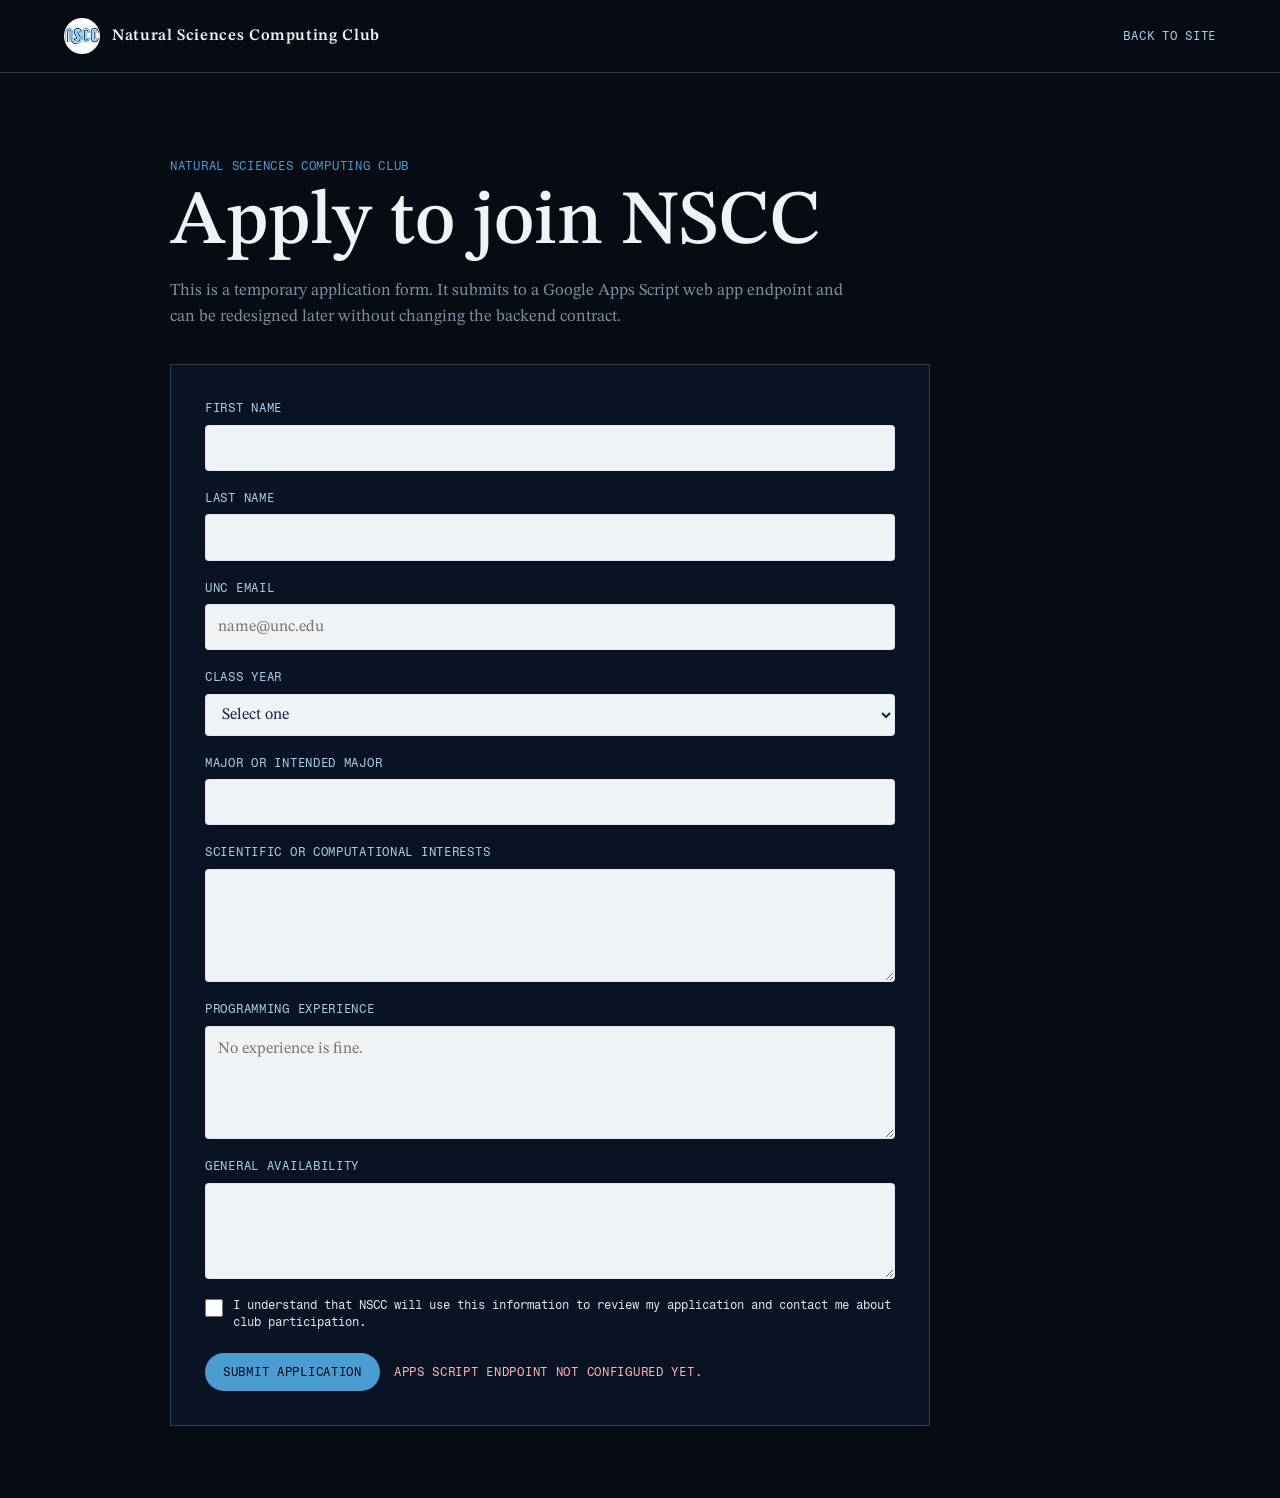
==== apply/index.html @ 51646e9d "Use circular white logo" ====
<!DOCTYPE html>
<html lang="en">
<head>
    <meta charset="UTF-8">
    <meta name="viewport" content="width=device-width, initial-scale=1.0">
    <title>Apply — NSCC</title>
    <meta name="description" content="Apply to join the Natural Sciences Computing Club at UNC.">
    <link rel="icon" type="image/png" href="../assets/nscc-logo-white-circle.png">
    <meta name="theme-color" content="#060B14">

    <link rel="preconnect" href="https://fonts.googleapis.com">
    <link rel="preconnect" href="https://fonts.gstatic.com" crossorigin>
    <link href="https://fonts.googleapis.com/css2?family=STIX+Two+Text:ital,wght@0,400;0,500;0,600;1,400;1,500&family=Fragment+Mono:ital@0;1&display=swap" rel="stylesheet">

    <link rel="stylesheet" href="./apply.css">
</head>
<body>
    <header class="apply-header">
        <a href="../" class="brand">
            <img src="../assets/nscc-logo-white-circle.png" alt="NSCC logo" width="36" height="36">
            <span>Natural Sciences Computing Club</span>
        </a>
        <a href="../#join" class="back-link">Back to site</a>
    </header>

    <main class="apply-shell">
        <section class="apply-intro">
            <p class="eyebrow">Natural Sciences Computing Club</p>
            <h1>Apply to join NSCC</h1>
            <p>This is a temporary application form. It submits to a Google Apps Script web app endpoint and can be redesigned later without changing the backend contract.</p>
        </section>

        <form class="apply-form" id="applyForm" novalidate>
            <input type="text" name="website" id="website" class="honeypot" tabindex="-1" autocomplete="off" aria-hidden="true">

            <div class="field-row">
                <label for="firstName">First name</label>
                <input type="text" id="firstName" name="firstName" autocomplete="given-name" required>
            </div>

            <div class="field-row">
                <label for="lastName">Last name</label>
                <input type="text" id="lastName" name="lastName" autocomplete="family-name" required>
            </div>

            <div class="field-row">
                <label for="email">UNC email</label>
                <input type="email" id="email" name="email" autocomplete="email" placeholder="name@unc.edu" required>
            </div>

            <div class="field-row">
                <label for="year">Class year</label>
                <select id="year" name="year" required>
                    <option value="">Select one</option>
                    <option>First-year</option>
                    <option>Sophomore</option>
                    <option>Junior</option>
                    <option>Senior</option>
                    <option>Graduate student</option>
                    <option>Other</option>
                </select>
            </div>

            <div class="field-row">
                <label for="major">Major or intended major</label>
                <input type="text" id="major" name="major" required>
            </div>

            <div class="field-row">
                <label for="interests">Scientific or computational interests</label>
                <textarea id="interests" name="interests" rows="4" required></textarea>
            </div>

            <div class="field-row">
                <label for="experience">Programming experience</label>
                <textarea id="experience" name="experience" rows="4" placeholder="No experience is fine."></textarea>
            </div>

            <div class="field-row">
                <label for="availability">General availability</label>
                <textarea id="availability" name="availability" rows="3"></textarea>
            </div>

            <label class="check-row">
                <input type="checkbox" name="consent" value="yes" required>
                <span>I understand that NSCC will use this information to review my application and contact me about club participation.</span>
            </label>

            <div class="form-actions">
                <button type="submit" id="submitButton">Submit application</button>
                <p class="form-status" id="formStatus" role="status" aria-live="polite"></p>
            </div>
        </form>
    </main>

    <script src="./apply-config.js"></script>
    <script src="./apply.js"></script>
</body>
</html>
---- apply/apply.css ----
:root {
    --ink: #060B14;
    --navy: #13294B;
    --carolina: #4B9CD3;
    --sky: #A9CDE8;
    --paper: #EFF3F6;
    --paper-2: #E4EAF0;
    --ink-on-paper: #14243D;
    --slate: #7B8FA3;
    --hairline: rgba(169, 205, 232, 0.24);
    --serif: 'STIX Two Text', 'Times New Roman', serif;
    --mono: 'Fragment Mono', 'Courier New', monospace;
}

* { box-sizing: border-box; }

body {
    margin: 0;
    min-height: 100vh;
    background: var(--ink);
    color: var(--paper);
    font-family: var(--serif);
    line-height: 1.55;
}

a { color: var(--sky); }
a:hover { color: var(--carolina); }

.apply-header {
    display: flex;
    align-items: center;
    justify-content: space-between;
    gap: 24px;
    padding: 18px clamp(18px, 5vw, 64px);
    border-bottom: 1px solid var(--hairline);
}

.brand {
    display: inline-flex;
    align-items: center;
    gap: 12px;
    color: var(--paper);
    text-decoration: none;
    font-weight: 600;
    letter-spacing: 0.04em;
}

.brand img { border-radius: 50%; }

.brand span { line-height: 1.15; }

.back-link,
.eyebrow,
label,
button,
.form-status {
    font-family: var(--mono);
    font-size: 0.74rem;
    letter-spacing: 0.06em;
    text-transform: uppercase;
}

.back-link { text-decoration: none; }

.apply-shell {
    width: min(940px, calc(100% - 36px));
    margin: 0 auto;
    padding: clamp(44px, 8vw, 84px) 0 72px;
}

.apply-intro {
    max-width: 680px;
    margin-bottom: 34px;
}

.eyebrow {
    margin: 0 0 10px;
    color: var(--carolina);
}

h1 {
    margin: 0 0 16px;
    font-size: clamp(2.4rem, 6vw, 4.8rem);
    font-weight: 500;
    line-height: 1;
}

.apply-intro p:last-child {
    margin: 0;
    color: var(--slate);
    font-size: 1.05rem;
}

.apply-form {
    display: grid;
    gap: 18px;
    max-width: 760px;
    padding: clamp(22px, 4vw, 34px);
    border: 1px solid var(--hairline);
    background: rgba(19, 41, 75, 0.28);
}

.field-row {
    display: grid;
    gap: 7px;
}

label { color: var(--sky); }

input,
select,
textarea {
    width: 100%;
    border: 1px solid rgba(169, 205, 232, 0.28);
    border-radius: 4px;
    background: var(--paper);
    color: var(--ink-on-paper);
    font: 1rem/1.4 var(--serif);
    padding: 11px 12px;
}

textarea { resize: vertical; min-height: 96px; }

input:focus,
select:focus,
textarea:focus {
    outline: 2px solid var(--carolina);
    outline-offset: 2px;
}

.check-row {
    display: grid;
    grid-template-columns: 18px 1fr;
    gap: 10px;
    align-items: start;
    color: var(--paper-2);
    text-transform: none;
    letter-spacing: 0;
    line-height: 1.45;
}

.check-row input { width: 18px; height: 18px; margin: 2px 0 0; }

.form-actions {
    display: flex;
    flex-wrap: wrap;
    align-items: center;
    gap: 14px;
    padding-top: 4px;
}

button {
    border: 0;
    border-radius: 999px;
    background: var(--carolina);
    color: var(--ink);
    cursor: pointer;
    padding: 12px 18px;
}

button:hover:not(:disabled) { background: var(--sky); }
button:disabled { cursor: not-allowed; opacity: 0.62; }

.form-status {
    min-height: 1.4em;
    margin: 0;
    color: var(--slate);
}

.form-status.error { color: #ffb3b3; }
.form-status.success { color: var(--sky); }

.honeypot {
    position: absolute;
    left: -10000px;
    width: 1px;
    height: 1px;
    opacity: 0;
}

@media (max-width: 640px) {
    .apply-header {
        align-items: flex-start;
        flex-direction: column;
        gap: 12px;
    }

    .apply-shell { width: min(100% - 28px, 940px); }
    .apply-form { padding: 18px; }
    .form-actions { align-items: stretch; flex-direction: column; }
    button { width: 100%; }
}
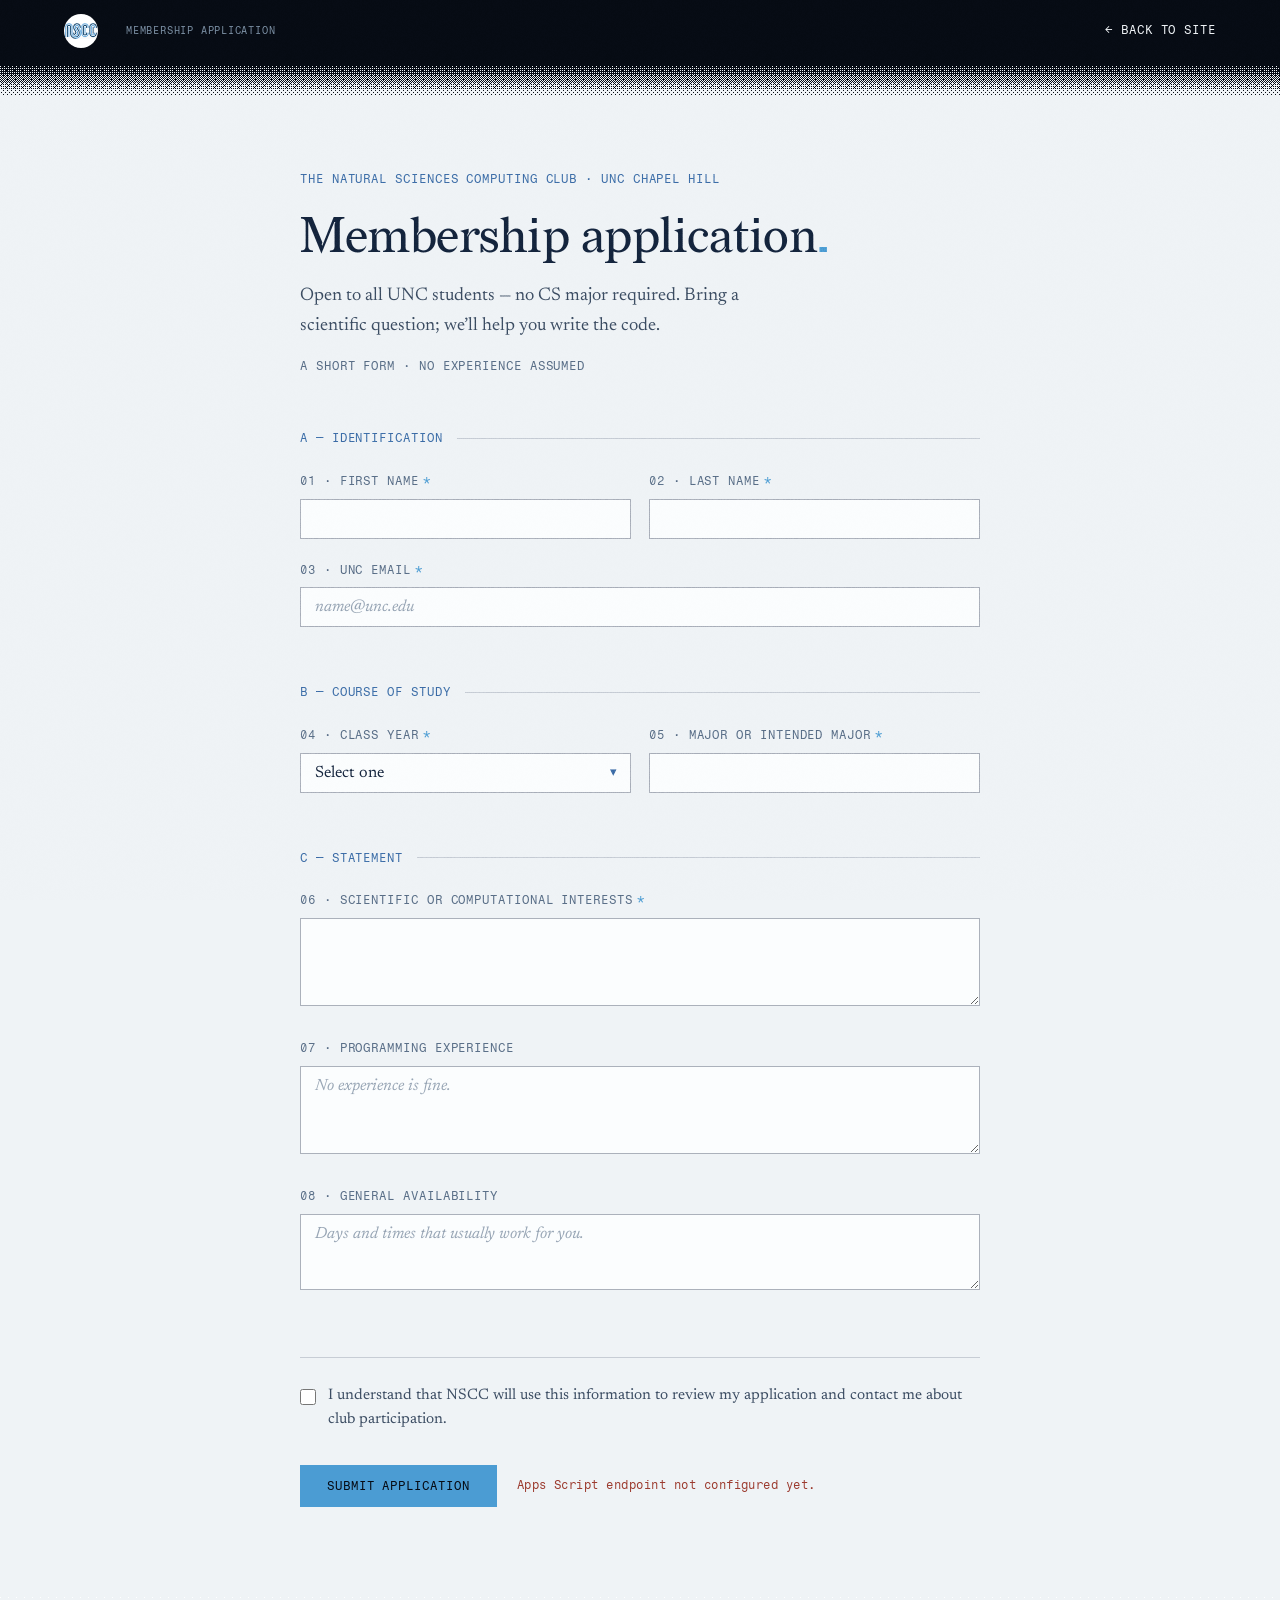
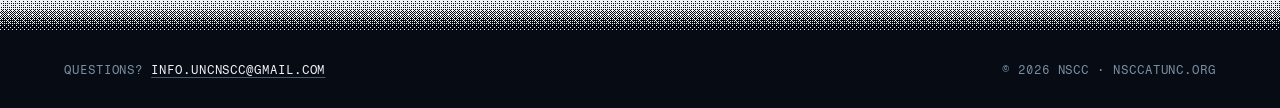
==== commit 4aa8021e: "Redesign type system and section breaks, add membership application Replaces the STIX/pill-button lo" ====
--- a/apply/index.html
+++ b/apply/index.html
@@ -4,94 +4,137 @@
     <meta charset="UTF-8">
     <meta name="viewport" content="width=device-width, initial-scale=1.0">
     <title>Apply — NSCC</title>
-    <meta name="description" content="Apply to join the Natural Sciences Computing Club at UNC.">
+    <meta name="description" content="Apply to join the Natural Sciences Computing Club at UNC. Open to all UNC students — no CS major required.">
     <link rel="icon" type="image/png" href="../assets/nscc-logo-white-circle.png">
     <meta name="theme-color" content="#060B14">
 
     <link rel="preconnect" href="https://fonts.googleapis.com">
     <link rel="preconnect" href="https://fonts.gstatic.com" crossorigin>
-    <link href="https://fonts.googleapis.com/css2?family=STIX+Two+Text:ital,wght@0,400;0,500;0,600;1,400;1,500&family=Fragment+Mono:ital@0;1&display=swap" rel="stylesheet">
+    <link rel="preload" href="../assets/fonts/Redaction-Regular.woff2" as="font" type="font/woff2" crossorigin>
+    <link href="https://fonts.googleapis.com/css2?family=Newsreader:ital,opsz,wght@0,6..72,400..600;1,6..72,400..600&family=Fragment+Mono:ital@0;1&display=swap" rel="stylesheet">
 
     <link rel="stylesheet" href="./apply.css">
 </head>
 <body>
-    <header class="apply-header">
-        <a href="../" class="brand">
-            <img src="../assets/nscc-logo-white-circle.png" alt="NSCC logo" width="36" height="36">
-            <span>Natural Sciences Computing Club</span>
+
+    <div class="grain" aria-hidden="true"></div>
+
+    <!-- ============ INK BAND ============ -->
+    <header class="apply-masthead">
+        <a href="../" class="brand" aria-label="NSCC home">
+            <img src="../assets/nscc-logo-white-circle.png" alt="NSCC logo" class="brand-mark" width="34" height="34">
         </a>
-        <a href="../#join" class="back-link">Back to site</a>
+        <p class="masthead-meta mono" aria-hidden="true">
+            <span>MEMBERSHIP APPLICATION</span>
+        </p>
+        <a href="../#join" class="back-link mono">&larr;&nbsp;Back to site</a>
     </header>
 
-    <main class="apply-shell">
-        <section class="apply-intro">
-            <p class="eyebrow">Natural Sciences Computing Club</p>
-            <h1>Apply to join NSCC</h1>
-            <p>This is a temporary application form. It submits to a Google Apps Script web app endpoint and can be redesigned later without changing the backend contract.</p>
-        </section>
+    <!-- ============ PAPER SHEET ============ -->
+    <main class="sheet">
+        <div class="sheet-inner">
 
-        <form class="apply-form" id="applyForm" novalidate>
-            <input type="text" name="website" id="website" class="honeypot" tabindex="-1" autocomplete="off" aria-hidden="true">
+            <header class="form-intro">
+                <p class="eyebrow mono">The Natural Sciences Computing Club · UNC Chapel Hill</p>
+                <h1 class="form-title">Membership application<span class="rx-50" aria-hidden="true">.</span></h1>
+                <p class="form-lede">
+                    Open to all UNC students — no CS major required. Bring a scientific
+                    question; we&rsquo;ll help you write the code.
+                </p>
+                <p class="form-note mono">a short form · no experience assumed</p>
+            </header>
 
-            <div class="field-row">
-                <label for="firstName">First name</label>
-                <input type="text" id="firstName" name="firstName" autocomplete="given-name" required>
-            </div>
+            <form class="apply-form" id="applyForm" novalidate>
+                <!-- honeypot: real applicants never see or fill this -->
+                <div class="hp-wrap" aria-hidden="true">
+                    <label for="website">Website</label>
+                    <input type="text" name="website" id="website" tabindex="-1" autocomplete="off">
+                </div>
 
-            <div class="field-row">
-                <label for="lastName">Last name</label>
-                <input type="text" id="lastName" name="lastName" autocomplete="family-name" required>
-            </div>
+                <fieldset class="form-block">
+                    <legend class="mono">A — Identification</legend>
 
-            <div class="field-row">
-                <label for="email">UNC email</label>
-                <input type="email" id="email" name="email" autocomplete="email" placeholder="name@unc.edu" required>
-            </div>
+                    <div class="field-pair">
+                        <div class="field">
+                            <label class="mono" for="firstName">01 · First name<span class="req" aria-hidden="true">*</span></label>
+                            <input type="text" id="firstName" name="firstName" autocomplete="given-name" required>
+                        </div>
+                        <div class="field">
+                            <label class="mono" for="lastName">02 · Last name<span class="req" aria-hidden="true">*</span></label>
+                            <input type="text" id="lastName" name="lastName" autocomplete="family-name" required>
+                        </div>
+                    </div>
 
-            <div class="field-row">
-                <label for="year">Class year</label>
-                <select id="year" name="year" required>
-                    <option value="">Select one</option>
-                    <option>First-year</option>
-                    <option>Sophomore</option>
-                    <option>Junior</option>
-                    <option>Senior</option>
-                    <option>Graduate student</option>
-                    <option>Other</option>
-                </select>
-            </div>
+                    <div class="field">
+                        <label class="mono" for="email">03 · UNC email<span class="req" aria-hidden="true">*</span></label>
+                        <input type="email" id="email" name="email" autocomplete="email" placeholder="name@unc.edu" required>
+                    </div>
+                </fieldset>
 
-            <div class="field-row">
-                <label for="major">Major or intended major</label>
-                <input type="text" id="major" name="major" required>
-            </div>
+                <fieldset class="form-block">
+                    <legend class="mono">B — Course of study</legend>
 
-            <div class="field-row">
-                <label for="interests">Scientific or computational interests</label>
-                <textarea id="interests" name="interests" rows="4" required></textarea>
-            </div>
+                    <div class="field-pair">
+                        <div class="field">
+                            <label class="mono" for="year">04 · Class year<span class="req" aria-hidden="true">*</span></label>
+                            <div class="select-wrap">
+                                <select id="year" name="year" required>
+                                    <option value="">Select one</option>
+                                    <option>First-year</option>
+                                    <option>Sophomore</option>
+                                    <option>Junior</option>
+                                    <option>Senior</option>
+                                    <option>Graduate student</option>
+                                    <option>Other</option>
+                                </select>
+                            </div>
+                        </div>
+                        <div class="field">
+                            <label class="mono" for="major">05 · Major or intended major<span class="req" aria-hidden="true">*</span></label>
+                            <input type="text" id="major" name="major" required>
+                        </div>
+                    </div>
+                </fieldset>
 
-            <div class="field-row">
-                <label for="experience">Programming experience</label>
-                <textarea id="experience" name="experience" rows="4" placeholder="No experience is fine."></textarea>
-            </div>
+                <fieldset class="form-block">
+                    <legend class="mono">C — Statement</legend>
 
-            <div class="field-row">
-                <label for="availability">General availability</label>
-                <textarea id="availability" name="availability" rows="3"></textarea>
-            </div>
+                    <div class="field">
+                        <label class="mono" for="interests">06 · Scientific or computational interests<span class="req" aria-hidden="true">*</span></label>
+                        <textarea id="interests" name="interests" rows="4" required></textarea>
+                    </div>
 
-            <label class="check-row">
-                <input type="checkbox" name="consent" value="yes" required>
-                <span>I understand that NSCC will use this information to review my application and contact me about club participation.</span>
-            </label>
+                    <div class="field">
+                        <label class="mono" for="experience">07 · Programming experience</label>
+                        <textarea id="experience" name="experience" rows="4" placeholder="No experience is fine."></textarea>
+                    </div>
 
-            <div class="form-actions">
-                <button type="submit" id="submitButton">Submit application</button>
-                <p class="form-status" id="formStatus" role="status" aria-live="polite"></p>
-            </div>
-        </form>
+                    <div class="field">
+                        <label class="mono" for="availability">08 · General availability</label>
+                        <textarea id="availability" name="availability" rows="3" placeholder="Days and times that usually work for you."></textarea>
+                    </div>
+                </fieldset>
+
+                <label class="check-row">
+                    <input type="checkbox" name="consent" value="yes" required>
+                    <span>I understand that NSCC will use this information to review my
+                    application and contact me about club participation.</span>
+                </label>
+
+                <div class="form-actions">
+                    <button type="submit" id="submitButton" class="btn-submit mono">Submit application</button>
+                    <p class="form-status mono" id="formStatus" role="status" aria-live="polite"></p>
+                </div>
+            </form>
+
+        </div>
     </main>
+
+    <!-- ============ INK FOOTER ============ -->
+    <footer class="apply-footer">
+        <p class="mono">Questions? <a href="mailto:info.uncnscc@gmail.com">info.uncnscc@gmail.com</a></p>
+        <p class="mono">© <span id="footYear">2026</span> NSCC · nsccatunc.org</p>
+    </footer>
 
     <script src="./apply-config.js"></script>
     <script src="./apply.js"></script>
--- a/apply/apply.css
+++ b/apply/apply.css
@@ -1,192 +1,345 @@
+/* ==========================================================================
+   NSCC — membership application
+   A printed intake form: ink band, Bayer-dithered edge, paper sheet.
+   Same type system as the main site: Redaction · Newsreader · Fragment Mono
+   ========================================================================== */
+
+@font-face {
+    font-family: 'Redaction';
+    src: url('../assets/fonts/Redaction-Regular.woff2') format('woff2');
+    font-weight: 400; font-style: normal; font-display: swap;
+}
+@font-face {
+    font-family: 'Redaction';
+    src: url('../assets/fonts/Redaction-Italic.woff2') format('woff2');
+    font-weight: 400; font-style: italic; font-display: swap;
+}
+@font-face {
+    font-family: 'Redaction 50';
+    src: url('../assets/fonts/Redaction_50-Regular.woff2') format('woff2');
+    font-weight: 400; font-style: normal; font-display: swap;
+}
+
 :root {
-    --ink: #060B14;
-    --navy: #13294B;
+    --ink:      #060B14;
+    --ink-2:    #0A1322;
+    --navy:     #13294B;
     --carolina: #4B9CD3;
-    --sky: #A9CDE8;
-    --paper: #EFF3F6;
-    --paper-2: #E4EAF0;
+    --sky:      #A9CDE8;
+    --paper:    #EFF3F6;
+    --paper-2:  #E4EAF0;
     --ink-on-paper: #14243D;
-    --slate: #7B8FA3;
-    --hairline: rgba(169, 205, 232, 0.24);
-    --serif: 'STIX Two Text', 'Times New Roman', serif;
+    --slate:    #7B8FA3;
+    --slate-on-paper: #5a6f88;
+    --rule-on-paper: rgba(20, 36, 61, 0.18);
+    --field-edge: rgba(20, 36, 61, 0.35);
+    --hairline: rgba(169, 205, 232, 0.16);
+    --error: #9C3B2F;
+
+    --display: 'Redaction', 'Times New Roman', serif;
+    --body: 'Newsreader', Georgia, serif;
     --mono: 'Fragment Mono', 'Courier New', monospace;
-}
-
-* { box-sizing: border-box; }
+
+    --gutter: clamp(20px, 5vw, 72px);
+}
+
+* { margin: 0; padding: 0; box-sizing: border-box; }
 
 body {
-    margin: 0;
-    min-height: 100vh;
+    font-family: var(--body);
+    background: var(--paper);
+    color: var(--ink-on-paper);
+    line-height: 1.62;
+    font-size: 18px;
+    -webkit-font-smoothing: antialiased;
+}
+
+::selection { background: var(--carolina); color: var(--ink); }
+
+.mono {
+    font-family: var(--mono);
+    font-size: 0.72rem;
+    letter-spacing: 0.08em;
+    text-transform: uppercase;
+}
+
+:focus-visible {
+    outline: 2px solid var(--carolina);
+    outline-offset: 3px;
+}
+
+.grain {
+    position: fixed;
+    inset: 0;
+    z-index: 4;
+    pointer-events: none;
+    background-image: url('../assets/grain.png');
+    background-size: 160px 160px;
+    opacity: 0.05;
+    mix-blend-mode: overlay;
+}
+
+.rx-50 { font-family: 'Redaction 50', var(--display); color: var(--carolina); }
+
+/* ==================== ink band ==================== */
+
+.apply-masthead {
     background: var(--ink);
     color: var(--paper);
-    font-family: var(--serif);
-    line-height: 1.55;
-}
-
-a { color: var(--sky); }
-a:hover { color: var(--carolina); }
-
-.apply-header {
     display: flex;
     align-items: center;
-    justify-content: space-between;
-    gap: 24px;
-    padding: 18px clamp(18px, 5vw, 64px);
-    border-bottom: 1px solid var(--hairline);
-}
-
-.brand {
-    display: inline-flex;
-    align-items: center;
-    gap: 12px;
+    gap: 28px;
+    /* extra bottom padding hosts the Bayer edge drawn by .sheet::before */
+    padding: 14px var(--gutter) calc(14px + 36px);
+}
+
+.brand { display: flex; align-items: center; }
+.brand-mark { display: block; border-radius: 50%; }
+
+.masthead-meta {
+    display: flex;
+    gap: 10px;
+    color: var(--slate);
+    font-size: 0.62rem;
+    white-space: nowrap;
+}
+
+.meta-divider { color: var(--carolina); }
+
+.back-link {
+    margin-left: auto;
     color: var(--paper);
     text-decoration: none;
-    font-weight: 600;
-    letter-spacing: 0.04em;
-}
-
-.brand img { border-radius: 50%; }
-
-.brand span { line-height: 1.15; }
-
-.back-link,
-.eyebrow,
-label,
-button,
-.form-status {
-    font-family: var(--mono);
-    font-size: 0.74rem;
-    letter-spacing: 0.06em;
-    text-transform: uppercase;
-}
-
-.back-link { text-decoration: none; }
-
-.apply-shell {
-    width: min(940px, calc(100% - 36px));
-    margin: 0 auto;
-    padding: clamp(44px, 8vw, 84px) 0 72px;
-}
-
-.apply-intro {
-    max-width: 680px;
-    margin-bottom: 34px;
-}
-
-.eyebrow {
-    margin: 0 0 10px;
-    color: var(--carolina);
-}
-
-h1 {
-    margin: 0 0 16px;
-    font-size: clamp(2.4rem, 6vw, 4.8rem);
-    font-weight: 500;
-    line-height: 1;
-}
-
-.apply-intro p:last-child {
-    margin: 0;
-    color: var(--slate);
-    font-size: 1.05rem;
-}
-
-.apply-form {
+    padding: 4px 0;
+    border-bottom: 1px solid transparent;
+    transition: color .2s ease, border-color .2s ease;
+}
+
+.back-link:hover { color: var(--carolina); border-bottom-color: var(--carolina); }
+
+/* ==================== paper sheet ==================== */
+
+.sheet {
+    position: relative;
+    padding: clamp(48px, 8vh, 96px) var(--gutter) clamp(72px, 10vh, 128px);
+}
+
+/* Bayer-dithered transitions in and out of the sheet — the same edge
+   tiles the People section uses on the main page */
+.sheet::before,
+.sheet::after {
+    content: '';
+    position: absolute;
+    left: 0; right: 0;
+    height: 36px;
+    background-repeat: repeat-x;
+    background-size: 8px 36px;
+    pointer-events: none;
+}
+
+.sheet::before { top: -36px; background-image: url('../assets/edge-to-paper.png'); }
+.sheet::after { bottom: -36px; background-image: url('../assets/edge-to-ink.png'); }
+
+.sheet-inner { max-width: 680px; margin: 0 auto; }
+
+.form-intro { margin-bottom: clamp(44px, 6vh, 64px); }
+
+.eyebrow { color: #3d6ea8; margin-bottom: 22px; }
+
+.form-title {
+    font-family: var(--display);
+    font-size: clamp(2.1rem, 5vw, 3.1rem);
+    font-weight: 400;
+    line-height: 1.06;
+    letter-spacing: -0.01em;
+    margin-bottom: 18px;
+}
+
+.form-lede {
+    font-size: 1.15rem;
+    max-width: 46ch;
+    color: #3c4d63;
+    margin-bottom: 16px;
+}
+
+.form-note { color: var(--slate-on-paper); }
+
+/* ==================== form ==================== */
+
+.hp-wrap {
+    position: absolute;
+    left: -9999px;
+    top: auto;
+    width: 1px; height: 1px;
+    overflow: hidden;
+}
+
+.form-block {
+    border: 0;
+    border-top: 1px solid var(--rule-on-paper);
+    padding: 24px 0 8px;
+    margin-bottom: 26px;
+}
+
+/* Native legend rendering seats the label in the top rule itself,
+   like a printed section header interrupting the line */
+.form-block legend {
+    color: #3d6ea8;
+    padding-right: 14px;
+}
+
+.field { margin-bottom: 22px; }
+
+.field-pair {
     display: grid;
+    grid-template-columns: 1fr 1fr;
     gap: 18px;
-    max-width: 760px;
-    padding: clamp(22px, 4vw, 34px);
-    border: 1px solid var(--hairline);
-    background: rgba(19, 41, 75, 0.28);
-}
-
-.field-row {
-    display: grid;
-    gap: 7px;
-}
-
-label { color: var(--sky); }
-
-input,
+}
+
+.field label {
+    display: block;
+    color: var(--slate-on-paper);
+    margin-bottom: 8px;
+}
+
+.req { color: var(--carolina); margin-left: 4px; }
+
+input[type="text"],
+input[type="email"],
 select,
 textarea {
     width: 100%;
-    border: 1px solid rgba(169, 205, 232, 0.28);
-    border-radius: 4px;
-    background: var(--paper);
+    font-family: var(--body);
+    font-size: 1.02rem;
     color: var(--ink-on-paper);
-    font: 1rem/1.4 var(--serif);
-    padding: 11px 12px;
-}
-
-textarea { resize: vertical; min-height: 96px; }
+    background: #FBFDFE;
+    border: 1px solid var(--field-edge);
+    border-radius: 0;
+    padding: 11px 14px;
+    transition: border-color .2s ease, box-shadow .2s ease;
+}
+
+textarea { resize: vertical; min-height: 76px; }
+
+input::placeholder,
+textarea::placeholder { color: rgba(90, 111, 136, 0.62); font-style: italic; }
 
 input:focus,
 select:focus,
 textarea:focus {
-    outline: 2px solid var(--carolina);
-    outline-offset: 2px;
+    outline: none;
+    border-color: var(--carolina);
+    box-shadow: 0 0 0 3px rgba(75, 156, 211, 0.2);
+}
+
+.select-wrap { position: relative; }
+
+.select-wrap::after {
+    content: '▾';
+    position: absolute;
+    right: 14px;
+    top: 50%;
+    transform: translateY(-50%);
+    color: #3d6ea8;
+    pointer-events: none;
+    font-size: 0.8rem;
+}
+
+select {
+    appearance: none;
+    -webkit-appearance: none;
+    padding-right: 36px;
+    cursor: pointer;
 }
 
 .check-row {
-    display: grid;
-    grid-template-columns: 18px 1fr;
-    gap: 10px;
-    align-items: start;
-    color: var(--paper-2);
-    text-transform: none;
-    letter-spacing: 0;
-    line-height: 1.45;
-}
-
-.check-row input { width: 18px; height: 18px; margin: 2px 0 0; }
+    display: flex;
+    gap: 12px;
+    align-items: flex-start;
+    border-top: 1px solid var(--rule-on-paper);
+    padding-top: 26px;
+    margin-bottom: 32px;
+    font-size: 0.95rem;
+    color: #3c4d63;
+    cursor: pointer;
+}
+
+.check-row input {
+    width: 16px; height: 16px;
+    margin-top: 5px;
+    flex: none;
+    accent-color: var(--carolina);
+    cursor: pointer;
+}
+
+/* ==================== submit ==================== */
 
 .form-actions {
     display: flex;
+    align-items: center;
+    gap: 20px;
     flex-wrap: wrap;
-    align-items: center;
-    gap: 14px;
-    padding-top: 4px;
-}
-
-button {
-    border: 0;
-    border-radius: 999px;
+}
+
+/* Same button language as the main site: a sharp plate that
+   dithers into Bayer tiles when touched. */
+.btn-submit {
     background: var(--carolina);
     color: var(--ink);
+    border: 1px solid var(--carolina);
+    padding: 13px 26px;
     cursor: pointer;
-    padding: 12px 18px;
-}
-
-button:hover:not(:disabled) { background: var(--sky); }
-button:disabled { cursor: not-allowed; opacity: 0.62; }
-
+    transition: background-color .25s ease;
+}
+
+.btn-submit:hover { background: url('../assets/bayer-78.png') var(--sky); }
+
+.btn-submit:disabled {
+    background: var(--paper-2);
+    border-color: var(--field-edge);
+    color: var(--slate-on-paper);
+    cursor: wait;
+}
+
+/* apply.js rewrites this element's class list on each status change,
+   so the mono voice must live on the selector, not a .mono class */
 .form-status {
-    min-height: 1.4em;
-    margin: 0;
+    font-family: var(--mono);
+    font-size: 0.75rem;
+    letter-spacing: 0.04em;
+    color: var(--slate-on-paper);
+    min-height: 1.2em;
+}
+.form-status.success { color: #3d6ea8; }
+.form-status.error { color: var(--error); }
+
+/* ==================== ink footer ==================== */
+
+.apply-footer {
+    background: var(--ink);
     color: var(--slate);
-}
-
-.form-status.error { color: #ffb3b3; }
-.form-status.success { color: var(--sky); }
-
-.honeypot {
-    position: absolute;
-    left: -10000px;
-    width: 1px;
-    height: 1px;
-    opacity: 0;
-}
-
-@media (max-width: 640px) {
-    .apply-header {
-        align-items: flex-start;
-        flex-direction: column;
-        gap: 12px;
+    display: flex;
+    justify-content: space-between;
+    gap: 16px;
+    flex-wrap: wrap;
+    /* extra top padding hosts the Bayer edge drawn by .sheet::after */
+    padding: calc(28px + 36px) var(--gutter) 28px;
+}
+
+.apply-footer a { color: var(--paper); text-decoration-color: rgba(169,205,232,.4); text-underline-offset: 3px; }
+.apply-footer a:hover { color: var(--carolina); }
+
+/* ==================== responsive ==================== */
+
+@media (max-width: 760px) {
+    .masthead-meta { display: none; }
+    .field-pair { grid-template-columns: 1fr; gap: 0; }
+    .apply-footer { flex-direction: column; }
+}
+
+@media (prefers-reduced-motion: reduce) {
+    *, *::before, *::after {
+        animation-duration: 0.01ms !important;
+        transition-duration: 0.01ms !important;
     }
-
-    .apply-shell { width: min(100% - 28px, 940px); }
-    .apply-form { padding: 18px; }
-    .form-actions { align-items: stretch; flex-direction: column; }
-    button { width: 100%; }
-}
+}
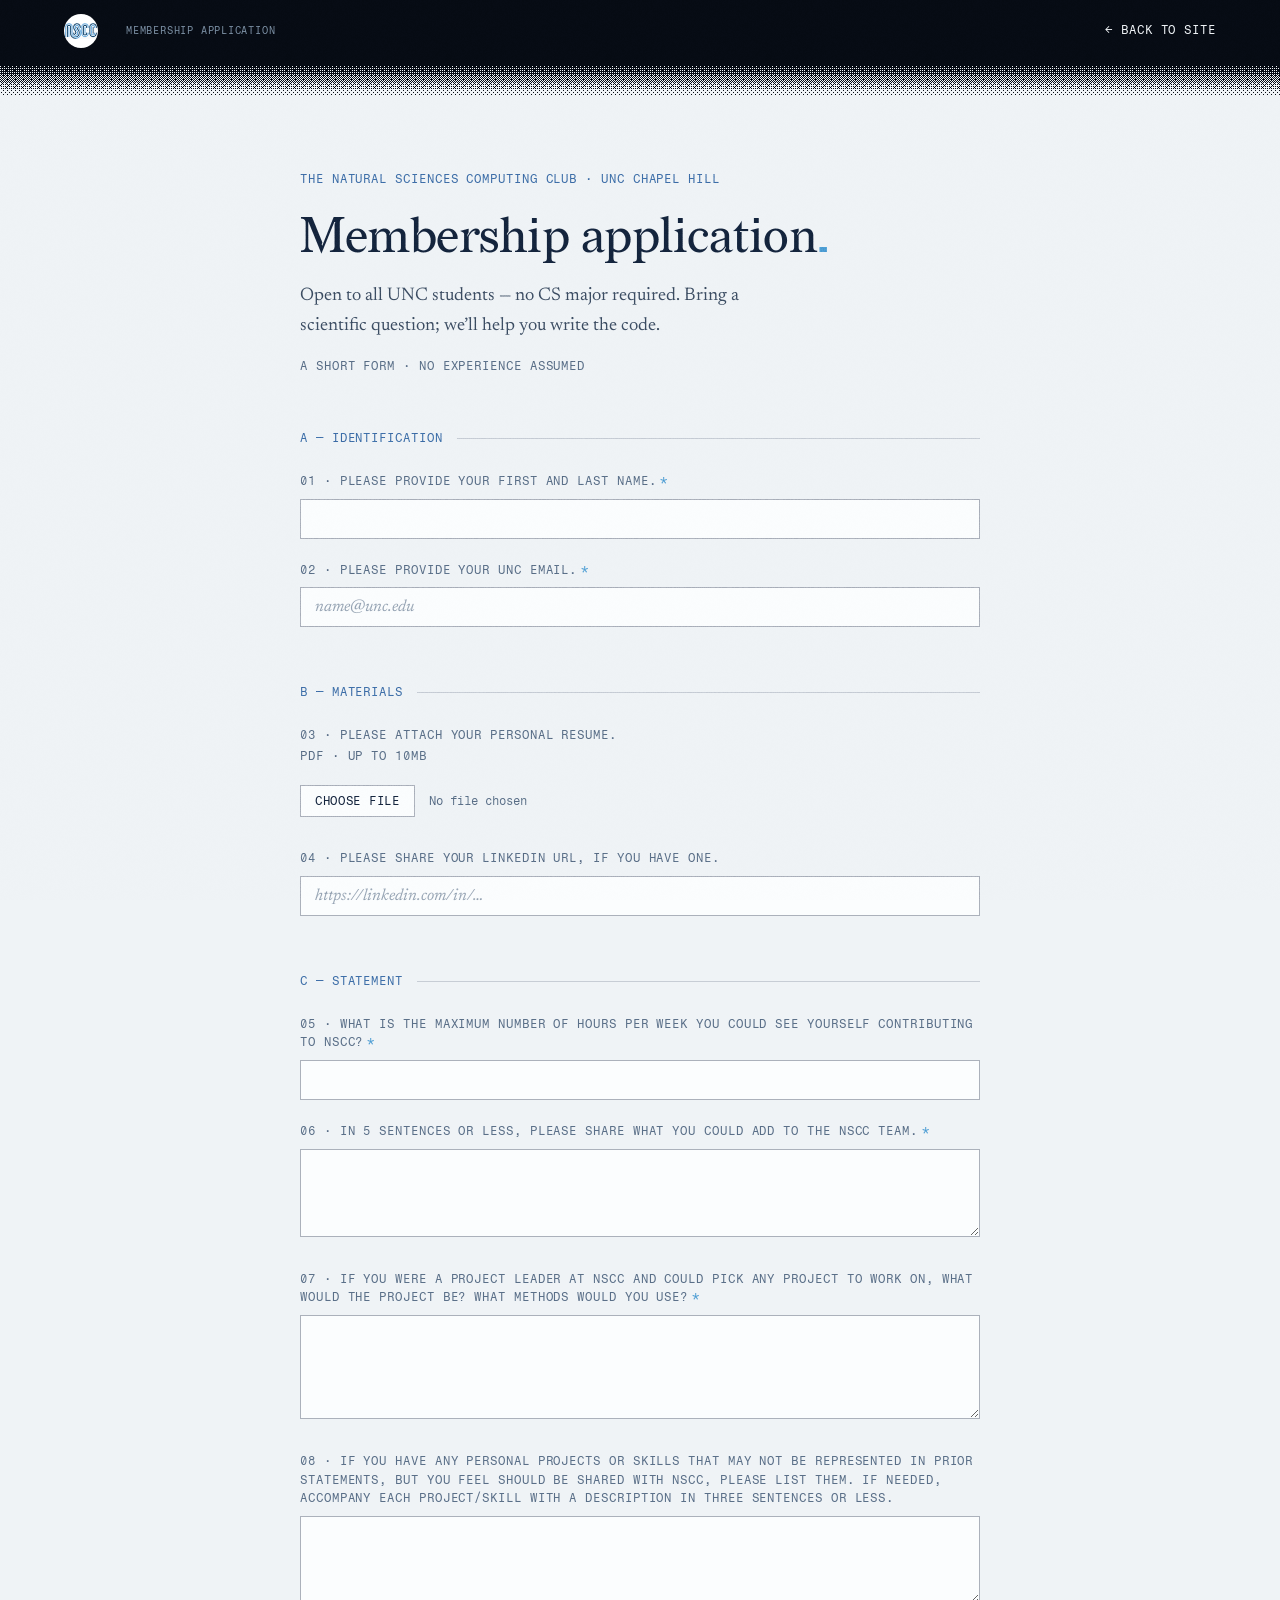
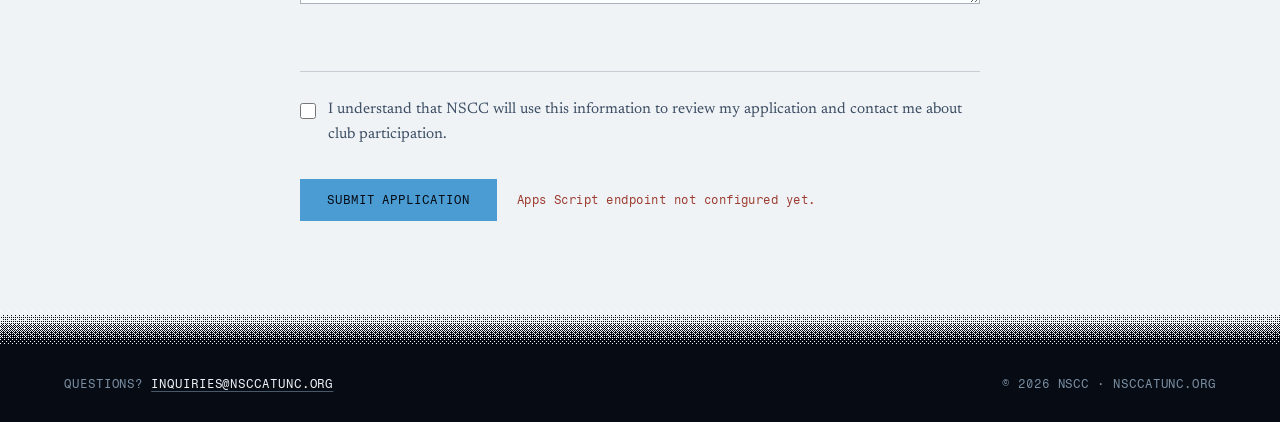
==== commit 95574028: "Rework application questions, add contact form, swap logo Replaces the placeholder application field" ====
--- a/apply/index.html
+++ b/apply/index.html
@@ -54,45 +54,29 @@
                 <fieldset class="form-block">
                     <legend class="mono">A — Identification</legend>
 
-                    <div class="field-pair">
-                        <div class="field">
-                            <label class="mono" for="firstName">01 · First name<span class="req" aria-hidden="true">*</span></label>
-                            <input type="text" id="firstName" name="firstName" autocomplete="given-name" required>
-                        </div>
-                        <div class="field">
-                            <label class="mono" for="lastName">02 · Last name<span class="req" aria-hidden="true">*</span></label>
-                            <input type="text" id="lastName" name="lastName" autocomplete="family-name" required>
-                        </div>
+                    <div class="field">
+                        <label class="mono" for="fullName">01 · Please provide your first and last name.<span class="req" aria-hidden="true">*</span></label>
+                        <input type="text" id="fullName" name="fullName" autocomplete="name" required>
                     </div>
 
                     <div class="field">
-                        <label class="mono" for="email">03 · UNC email<span class="req" aria-hidden="true">*</span></label>
+                        <label class="mono" for="email">02 · Please provide your UNC email.<span class="req" aria-hidden="true">*</span></label>
                         <input type="email" id="email" name="email" autocomplete="email" placeholder="name@unc.edu" required>
                     </div>
                 </fieldset>
 
                 <fieldset class="form-block">
-                    <legend class="mono">B — Course of study</legend>
+                    <legend class="mono">B — Materials</legend>
 
-                    <div class="field-pair">
-                        <div class="field">
-                            <label class="mono" for="year">04 · Class year<span class="req" aria-hidden="true">*</span></label>
-                            <div class="select-wrap">
-                                <select id="year" name="year" required>
-                                    <option value="">Select one</option>
-                                    <option>First-year</option>
-                                    <option>Sophomore</option>
-                                    <option>Junior</option>
-                                    <option>Senior</option>
-                                    <option>Graduate student</option>
-                                    <option>Other</option>
-                                </select>
-                            </div>
-                        </div>
-                        <div class="field">
-                            <label class="mono" for="major">05 · Major or intended major<span class="req" aria-hidden="true">*</span></label>
-                            <input type="text" id="major" name="major" required>
-                        </div>
+                    <div class="field">
+                        <label class="mono" for="resume">03 · Please attach your personal resume.</label>
+                        <p class="field-hint mono">PDF · up to 10MB</p>
+                        <input type="file" id="resume" name="resume" accept="application/pdf,.pdf">
+                    </div>
+
+                    <div class="field">
+                        <label class="mono" for="linkedin">04 · Please share your LinkedIn URL, if you have one.</label>
+                        <input type="url" id="linkedin" name="linkedin" autocomplete="url" placeholder="https://linkedin.com/in/…">
                     </div>
                 </fieldset>
 
@@ -100,18 +84,23 @@
                     <legend class="mono">C — Statement</legend>
 
                     <div class="field">
-                        <label class="mono" for="interests">06 · Scientific or computational interests<span class="req" aria-hidden="true">*</span></label>
-                        <textarea id="interests" name="interests" rows="4" required></textarea>
+                        <label class="mono" for="hoursPerWeek">05 · What is the maximum number of hours per week you could see yourself contributing to NSCC?<span class="req" aria-hidden="true">*</span></label>
+                        <input type="text" id="hoursPerWeek" name="hoursPerWeek" inputmode="numeric" required>
                     </div>
 
                     <div class="field">
-                        <label class="mono" for="experience">07 · Programming experience</label>
-                        <textarea id="experience" name="experience" rows="4" placeholder="No experience is fine."></textarea>
+                        <label class="mono" for="contribution">06 · In 5 sentences or less, please share what you could add to the NSCC team.<span class="req" aria-hidden="true">*</span></label>
+                        <textarea id="contribution" name="contribution" rows="4" required></textarea>
                     </div>
 
                     <div class="field">
-                        <label class="mono" for="availability">08 · General availability</label>
-                        <textarea id="availability" name="availability" rows="3" placeholder="Days and times that usually work for you."></textarea>
+                        <label class="mono" for="projectIdea">07 · If you were a project leader at NSCC and could pick any project to work on, what would the project be? What methods would you use?<span class="req" aria-hidden="true">*</span></label>
+                        <textarea id="projectIdea" name="projectIdea" rows="5" required></textarea>
+                    </div>
+
+                    <div class="field">
+                        <label class="mono" for="otherProjects">08 · If you have any personal projects or skills that may not be represented in prior statements, but you feel should be shared with NSCC, please list them. If needed, accompany each project/skill with a description in three sentences or less.</label>
+                        <textarea id="otherProjects" name="otherProjects" rows="4"></textarea>
                     </div>
                 </fieldset>
 
@@ -132,7 +121,7 @@
 
     <!-- ============ INK FOOTER ============ -->
     <footer class="apply-footer">
-        <p class="mono">Questions? <a href="mailto:info.uncnscc@gmail.com">info.uncnscc@gmail.com</a></p>
+        <p class="mono">Questions? <a href="mailto:inquiries@nsccatunc.org">inquiries@nsccatunc.org</a></p>
         <p class="mono">© <span id="footYear">2026</span> NSCC · nsccatunc.org</p>
     </footer>
 
--- a/apply/apply.css
+++ b/apply/apply.css
@@ -206,6 +206,7 @@
 
 input[type="text"],
 input[type="email"],
+input[type="url"],
 select,
 textarea {
     width: 100%;
@@ -232,6 +233,41 @@
     box-shadow: 0 0 0 3px rgba(75, 156, 211, 0.2);
 }
 
+/* File input: no box of its own — just the native chooser, restyled
+   to the same mono/hairline language as the rest of the form. */
+.field-hint { color: var(--slate-on-paper); margin: -6px 0 10px; }
+
+input[type="file"] {
+    display: block;
+    width: 100%;
+    font-family: var(--mono);
+    font-size: 0.78rem;
+    color: var(--slate-on-paper);
+    padding: 10px 0;
+}
+
+input[type="file"]::file-selector-button {
+    font-family: var(--mono);
+    font-size: 0.72rem;
+    letter-spacing: 0.06em;
+    text-transform: uppercase;
+    color: var(--ink-on-paper);
+    background: #FBFDFE;
+    border: 1px solid var(--field-edge);
+    border-radius: 0;
+    padding: 8px 14px;
+    margin-right: 14px;
+    cursor: pointer;
+    transition: border-color .2s ease;
+}
+
+input[type="file"]::file-selector-button:hover { border-color: var(--carolina); }
+
+input[type="file"]:focus-visible::file-selector-button {
+    outline: 2px solid var(--carolina);
+    outline-offset: 2px;
+}
+
 .select-wrap { position: relative; }
 
 .select-wrap::after {
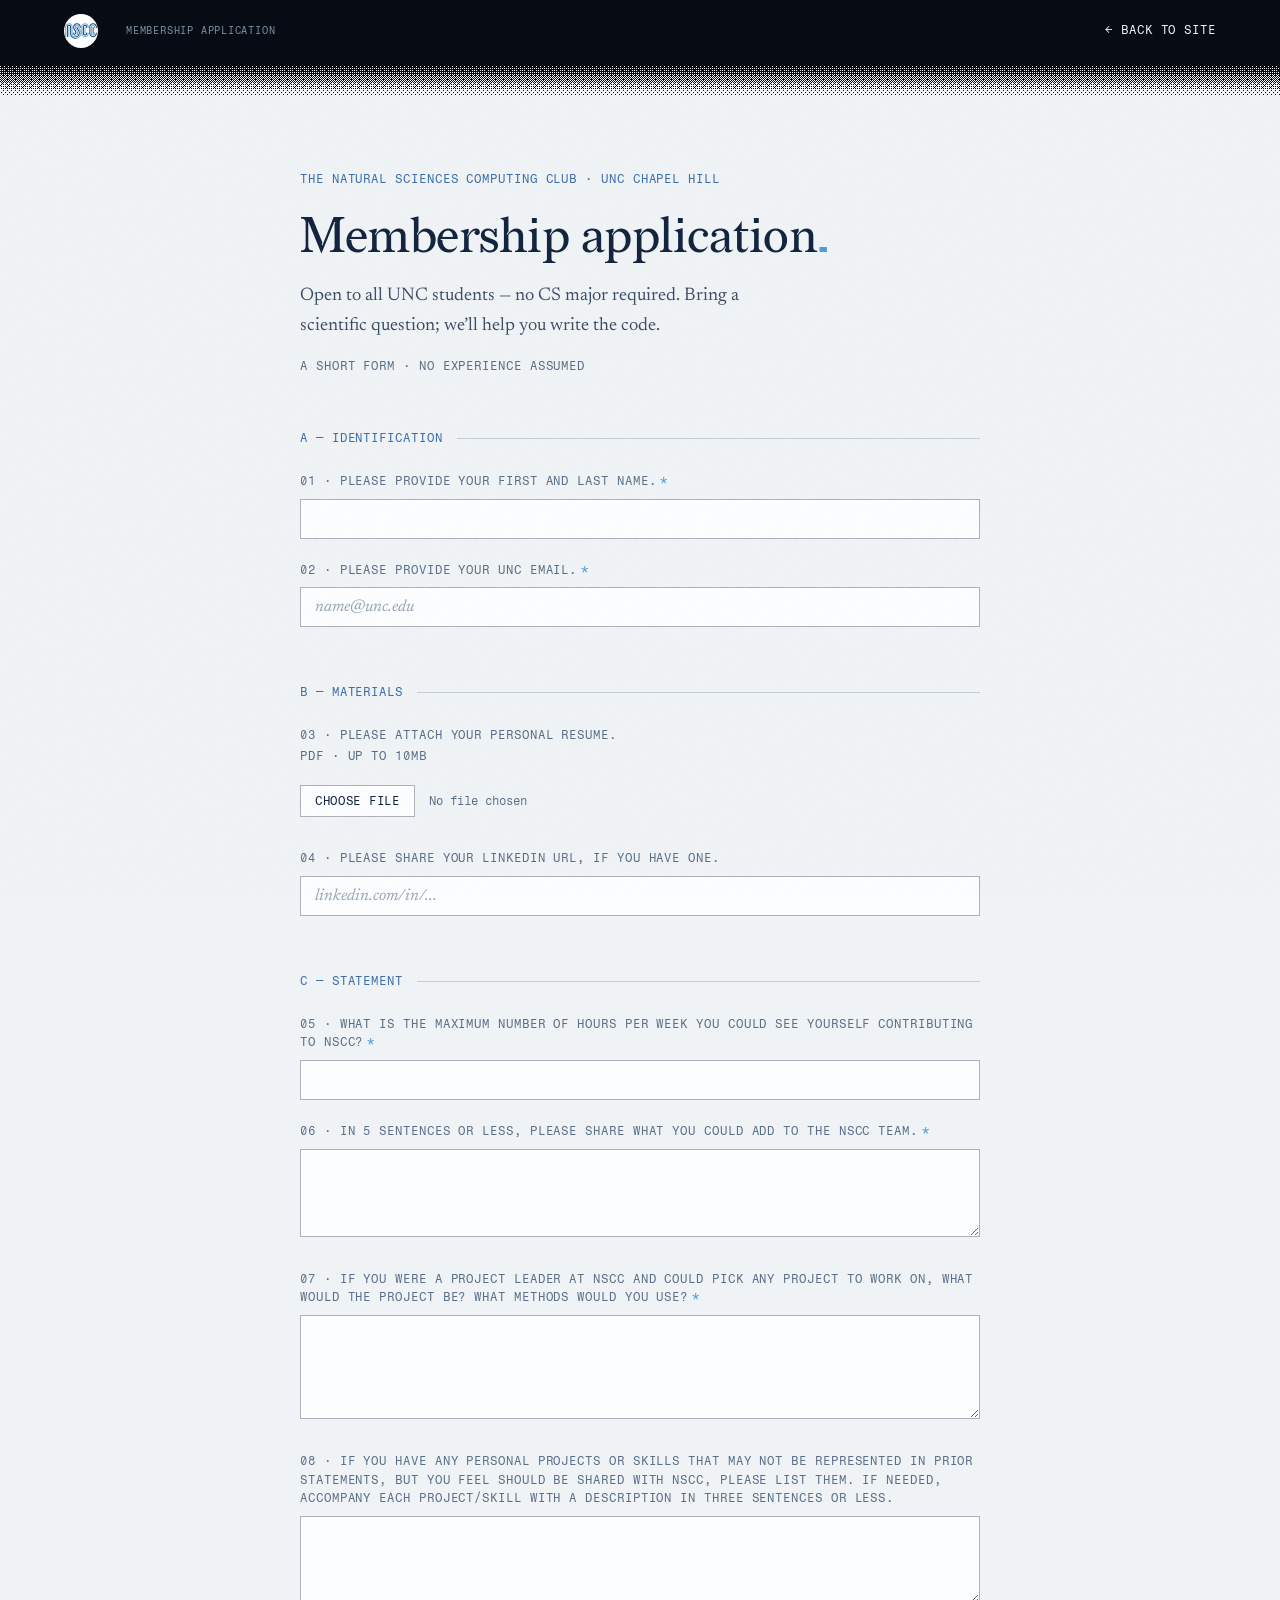
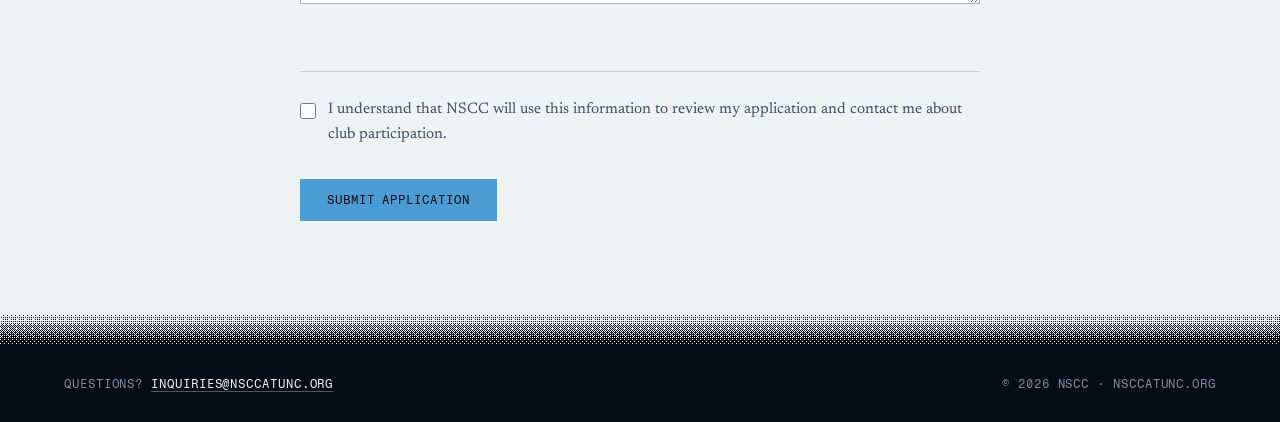
==== commit 5e46cae4: "Fix application form and logo" ====
--- a/apply/index.html
+++ b/apply/index.html
@@ -76,7 +76,7 @@
 
                     <div class="field">
                         <label class="mono" for="linkedin">04 · Please share your LinkedIn URL, if you have one.</label>
-                        <input type="url" id="linkedin" name="linkedin" autocomplete="url" placeholder="https://linkedin.com/in/…">
+                        <input type="text" id="linkedin" name="linkedin" inputmode="url" autocomplete="url" placeholder="linkedin.com/in/...">
                     </div>
                 </fieldset>
 
@@ -125,7 +125,7 @@
         <p class="mono">© <span id="footYear">2026</span> NSCC · nsccatunc.org</p>
     </footer>
 
-    <script src="./apply-config.js"></script>
-    <script src="./apply.js"></script>
+    <script src="./apply-config.js?v=20260703-2"></script>
+    <script src="./apply.js?v=20260703-2"></script>
 </body>
 </html>
